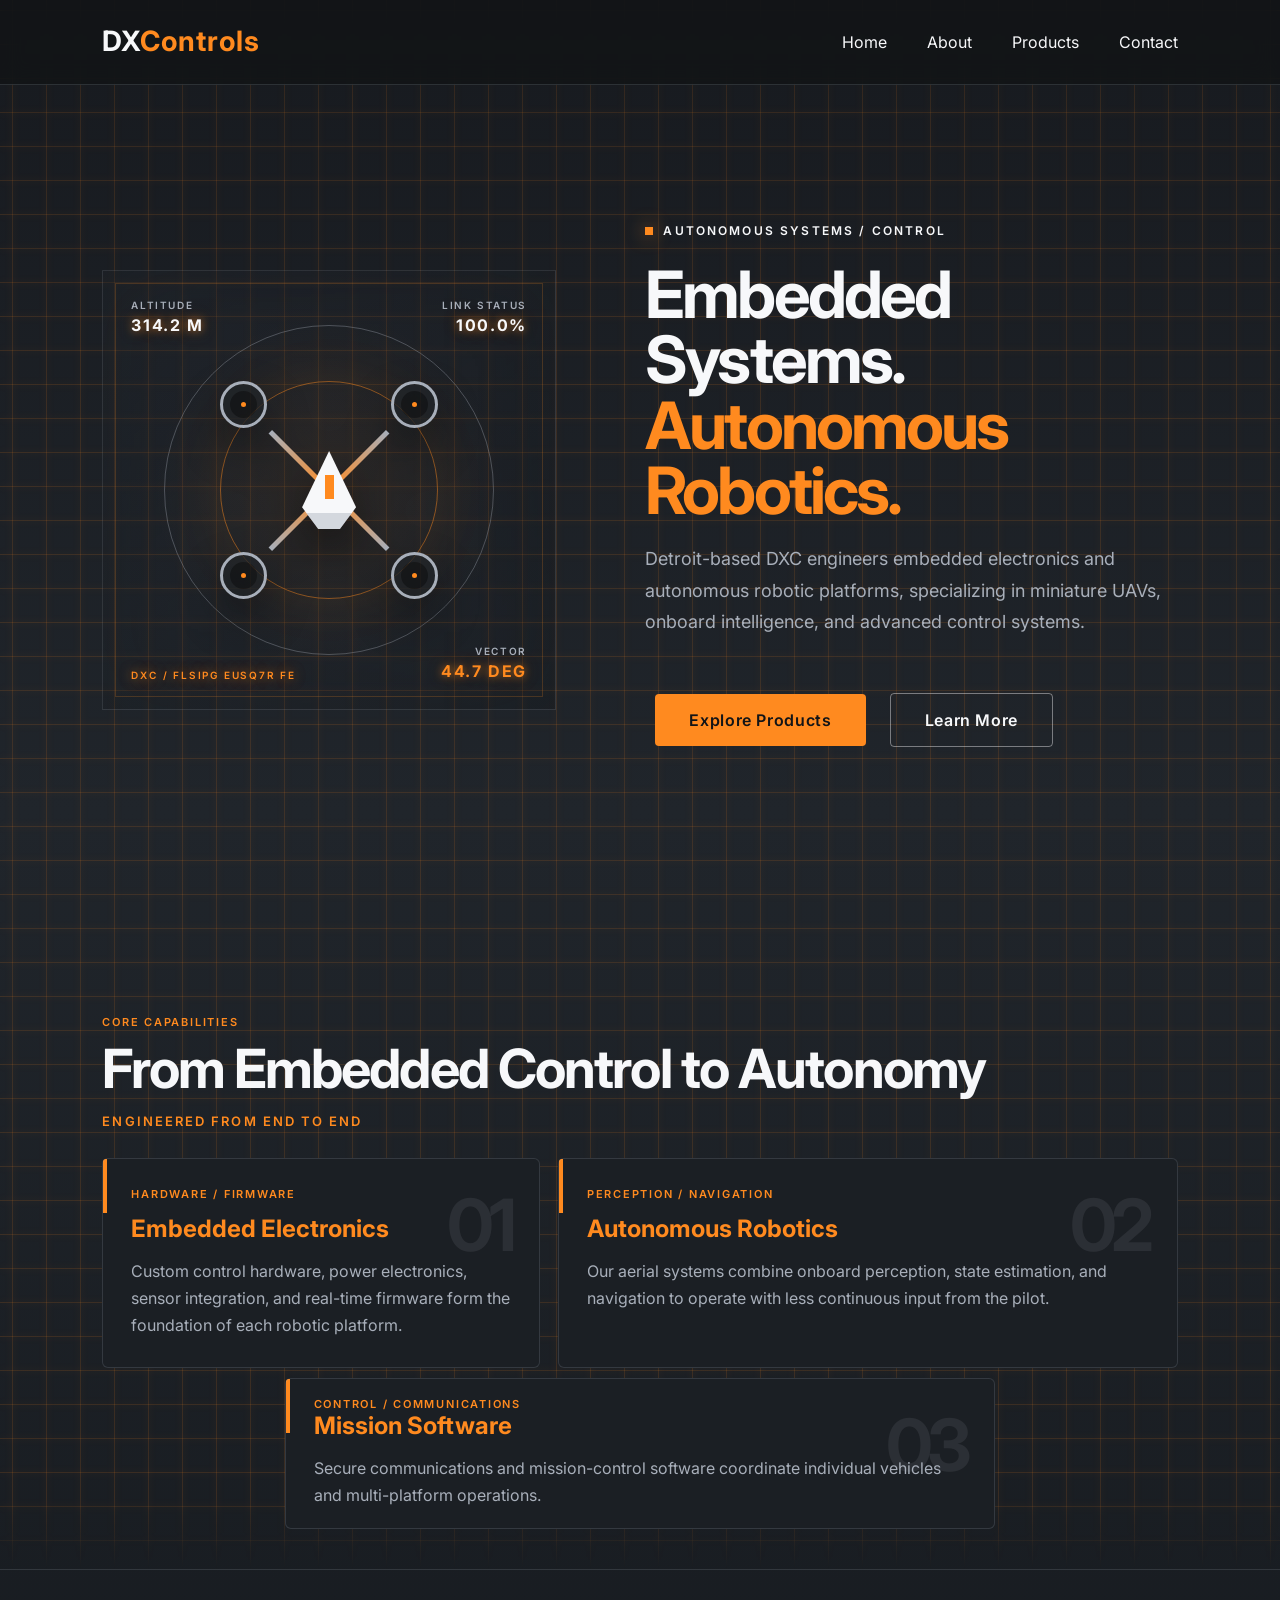
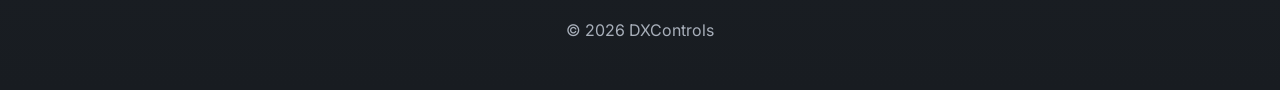
==== index.html @ c7c1caf7 "Added favicon" ====
<!DOCTYPE html>
<html lang="en">
<head>
<meta charset="UTF-8">
<meta name="viewport" content="width=device-width, initial-scale=1.0">
<title>DXControls</title>
<link rel="icon" type="image/x-icon" href="DXC.ico">

<link href="https://fonts.googleapis.com/css2?family=Inter:wght@300;400;500;600;700&display=swap" rel="stylesheet">

<style>
*{
    margin:0;
    padding:0;
    box-sizing:border-box;
}

:root{
    --forge-bg:#121417;
    --forge-surface:#2B3038;
    --forge-surface-deep:#1B1F24;
    --forge-orange:#FF8A1F;
    --forge-orange-hover:#FFA24D;
    --forge-muted:#A8AFBA;
    --forge-white:#F7F8FA;
    --forge-line:rgba(168,175,186,.18);
    --telemetry-grid-size:34px;
    --telemetry-grid-color:rgba(255,138,31,.07);
    --telemetry-grid-origin:82px;
}

html{
    scroll-behavior:smooth;
    scroll-padding-top:82px;
}

body{
    font-family:'Inter',sans-serif;
    background:var(--forge-bg);
    color:var(--forge-white);
}

.home-page{
    --page-scroll-shade:0;
    --section-scroll-shade:0;
    position:relative;
    isolation:isolate;
    overflow:hidden;
    background:
        linear-gradient(
            rgba(6,8,10,var(--page-scroll-shade)),
            rgba(6,8,10,var(--page-scroll-shade))
        ),
        linear-gradient(
            180deg,
            #171A1F 0%,
            #20252B 48%,
            #181C21 100%
        );
}

.home-grid-stage{
    position:relative;
    isolation:isolate;
    overflow:hidden;
}

nav{
    display:flex;
    justify-content:space-between;
    align-items:center;
    padding:25px 8%;
    position:fixed;
    width:100%;
    backdrop-filter:blur(12px);
    background:rgba(18,20,23,.82);
    border-bottom:1px solid var(--forge-line);
    z-index:100;
}

.logo{
    flex:0 0 auto;
    font-size:28px;
    font-weight:700;
    letter-spacing:1px;
    line-height:1.2;
    white-space:nowrap;
}

.logo span{
    color:var(--forge-orange);
}

nav ul{
    display:flex;
    list-style:none;
    gap:40px;    
}

nav a{
    text-decoration:none;
    color:var(--forge-white);
    transition:.25s;
}

nav a:hover{
    color:var(--forge-orange);
}

.hero{
    min-height:100vh;
    display:grid;
    grid-template-columns:minmax(360px,.92fr) minmax(0,1.08fr);
    gap:7vw;
    align-items:center;
    padding:110px 8% 30px;
    background:transparent;
    position:relative;
    z-index:1;
    isolation:isolate;
    overflow:hidden;
}

.hero h1{
    font-size:clamp(50px,5.1vw,72px);
    margin-bottom:20px;
    line-height:1;
    letter-spacing:-.045em;
    max-width:800px;
}

.hero h1 span{
    color:var(--forge-orange);
}

.hero p{
    color:var(--forge-muted);
    max-width:680px;
    font-size:18px;
    line-height:1.75;
}

.eyebrow{
    display:flex;
    align-items:center;
    gap:10px;
    margin-bottom:24px;
    color:var(--forge-white);
    font-size:12px;
    font-weight:600;
    letter-spacing:.18em;
    text-transform:uppercase;
}

.eyebrow::before{
    content:"";
    width:8px;
    height:8px;
    background:var(--forge-orange);
    box-shadow:0 0 18px rgba(255,138,31,.75);
}

.buttons{
    margin-top:45px;
}

.btn{
    display:inline-block;
    padding:16px 34px;
    margin:10px;
    border-radius:4px;
    text-decoration:none;
    font-weight:600;
    letter-spacing:.04em;
    transition:.25s;
}

.primary{
    background:var(--forge-orange);
    color:var(--forge-bg);
}

.primary:hover{
    background:var(--forge-orange-hover);
    transform:translateY(-2px);
}

.secondary{
    border:1px solid rgba(247,248,250,.42);
    color:var(--forge-white);
}

.secondary:hover{
    border-color:var(--forge-orange);
    color:var(--forge-orange);
}

.hero-visual{
    position:relative;
    min-height:440px;
    overflow:hidden;
    border:1px solid rgba(168,175,186,.14);
    background:linear-gradient(145deg,rgba(43,48,56,.28),rgba(18,20,23,.08));
    box-shadow:inset 0 0 80px rgba(18,20,23,.18);
}

.hero-visual::before{
    content:"";
    position:absolute;
    inset:0;
    background:radial-gradient(circle at center,rgba(255,138,31,.07),transparent 56%);
}

.hero-visual::after{
    content:"";
    position:absolute;
    inset:12px;
    border:1px solid rgba(255,138,31,.2);
    pointer-events:none;
}

.orbit{
    position:absolute;
    left:50%;
    top:50%;
    translate:-50% -50%;
    border:1px solid rgba(168,175,186,.35);
    border-radius:50%;
}

.orbit-one{width:330px;height:330px}
.orbit-two{
    width:218px;
    height:218px;
    border-color:rgba(255,138,31,.48);
    box-shadow:0 0 55px rgba(255,138,31,.08);
}

.drone{
    position:absolute;
    left:50%;
    top:50%;
    width:226px;
    height:226px;
    translate:-50% -50%;
    filter:drop-shadow(0 20px 22px rgba(0,0,0,.48));
}

.drone-arm{
    position:absolute;
    left:30px;
    top:111px;
    width:166px;
    height:5px;
    background:linear-gradient(90deg,var(--forge-muted),var(--forge-orange),var(--forge-muted));
    transform-origin:center;
}

.arm-a{transform:rotate(45deg)}
.arm-b{transform:rotate(-45deg)}

.rotor{
    position:absolute;
    width:47px;
    height:47px;
    border:3px solid var(--forge-muted);
    border-radius:50%;
    background:rgba(18,20,23,.7);
    box-shadow:inset 0 0 0 7px rgba(168,175,186,.08);
}

.rotor::after{
    content:"";
    position:absolute;
    inset:18px;
    border-radius:50%;
    background:var(--forge-orange);
}

.rotor-a{left:4px;top:4px}
.rotor-b{right:4px;top:4px}
.rotor-c{left:4px;bottom:4px}
.rotor-d{right:4px;bottom:4px}

.drone-body{
    position:absolute;
    width:54px;
    height:78px;
    left:86px;
    top:74px;
    background:var(--forge-white);
    clip-path:polygon(50% 0,100% 72%,70% 100%,30% 100%,0 72%);
    box-shadow:inset 0 -16px 0 rgba(168,175,186,.45);
}

.drone-body::after{
    content:"";
    position:absolute;
    width:9px;
    height:24px;
    left:23px;
    top:24px;
    background:var(--forge-orange);
}

.readout{
    position:absolute;
    z-index:2;
    color:var(--forge-muted);
    font-size:10px;
    font-weight:600;
    letter-spacing:.16em;
}

.readout strong{
    display:block;
    margin-top:5px;
    color:var(--forge-white);
    font-size:16px;
    line-height:1.2;
}

.telemetry-value{
    text-shadow:
        0 0 9px rgba(255,138,31,.65),
        0 0 18px rgba(255,138,31,.28);
}

.telemetry-value.is-calibrating{
    animation:telemetry-pulse .52s ease-in-out infinite;
}

@keyframes telemetry-pulse{
    50%{
        opacity:.54;
        text-shadow:0 0 8px rgba(255,138,31,.65);
    }
}

.readout-a{left:28px;top:28px}
.readout-b{right:28px;top:28px;text-align:right}
.readout-c{right:28px;bottom:28px;text-align:right}
.readout-c strong{color:var(--forge-orange)}

.visual-label{
    position:absolute;
    left:28px;
    bottom:28px;
    color:var(--forge-orange);
    font-size:10px;
    font-weight:600;
    letter-spacing:.18em;
    text-transform:uppercase;
    text-shadow:
        0 0 12px rgba(255,138,31,.78),
        0 0 24px rgba(255,138,31,.28);
}

.visual-label.is-pending{
    color:transparent;
    text-shadow:none;
}

.features{
    padding:110px 8% 40px;
    background:linear-gradient(
        to bottom,
        rgba(18,20,23,0) 0%,
        rgba(5,7,9,var(--section-scroll-shade)) 100%
    );
    display:flex;
    flex-direction:column;
    justify-content:center;
    position:relative;
    z-index:1;
    isolation:isolate;
    overflow:hidden;
}

.home-grid{
    position:absolute;
    z-index:0;
    inset:0;
    overflow:hidden;
    pointer-events:none;
    -webkit-mask-image:linear-gradient(
        to bottom,
        rgba(0,0,0,.82) 0,
        black 22%,
        black calc(100% - 72px),
        transparent 100%
    );
    mask-image:linear-gradient(
        to bottom,
        rgba(0,0,0,.82) 0,
        black 22%,
        black calc(100% - 72px),
        transparent 100%
    );
}

.home-grid-line{
    position:absolute;
    display:block;
    opacity:0;
    background:rgba(255,138,31,.14);
    box-shadow:0 0 8px rgba(255,138,31,.2);
}

.home-grid-line.is-horizontal{
    left:0;
    width:100%;
    height:1px;
    transform:scaleX(0);
    transform-origin:left center;
}

.home-grid-line.is-vertical{
    top:0;
    width:1px;
    height:100%;
    transform:scaleY(0);
    transform-origin:center top;
}

.home-page.is-grid-revealed .home-grid-line.is-horizontal{
    animation:feature-horizontal-line-in .65s ease-out var(--line-delay) forwards;
}

.home-page.is-grid-revealed .home-grid-line.is-vertical{
    animation:feature-vertical-line-in .6s ease-out var(--line-delay) forwards;
}

@keyframes feature-horizontal-line-in{
    to{
        opacity:1;
        transform:scaleX(1);
    }
}

@keyframes feature-vertical-line-in{
    to{
        opacity:1;
        transform:scaleY(1);
    }
}

.section-heading{
    width:min(1180px,100%);
    margin:0 auto 28px;
    display:block;
    position:relative;
    z-index:1;
}

.section-kicker,
.card-label{
    color:var(--forge-orange);
    font-size:11px;
    font-weight:600;
    letter-spacing:.16em;
    text-transform:uppercase;
}

.section-heading h2{
    margin-top:12px;
    font-size:clamp(40px,5vw,54px);
    line-height:1;
    letter-spacing:-.035em;
}

.integration-message{
    margin-top:16px;
    color:var(--forge-orange);
    font-size:13px;
    font-weight:600;
    letter-spacing:.16em;
    line-height:1.4;
    text-transform:uppercase;
}

.grid{
    display:grid;
    grid-template-columns:repeat(12,1fr);
    gap:10px 18px;
    width:min(1180px,100%);
    margin:auto;
    counter-reset:capability;
    position:relative;
    z-index:1;
}

.card{
    counter-increment:capability;
    background:
        linear-gradient(var(--forge-orange),var(--forge-orange))
        left top / 4px 54px no-repeat,
        var(--forge-surface-deep);
    padding:28px;
    border:1px solid var(--forge-line);
    border-radius:6px;
    transition:.3s;
    min-height:210px;
    display:flex;
    flex-direction:column;
    justify-content:flex-end;
    position:relative;
    overflow:hidden;
    isolation:isolate;
    color:inherit;
    text-decoration:none;
}

.card:nth-child(1){grid-column:span 5}
.card:nth-child(2){grid-column:span 7}
.card:nth-child(2){padding-bottom:55px}
.card:nth-child(3){
    grid-column:3 / span 8;
    min-height:140px;
    padding-block:18px;
}

.card::before{
    content:"0" counter(capability);
    position:absolute;
    right:28px;
    top:22px;
    color:rgba(247,248,250,.08);
    font-size:72px;
    font-weight:700;
    letter-spacing:-.08em;
    z-index:1;
}

.card::after{
    content:"";
    position:absolute;
    z-index:0;
    left:0;
    top:0;
    width:30%;
    height:100%;
    pointer-events:none;
    opacity:0;
    transform:translateX(-360%) skewX(-18deg);
    background:linear-gradient(
        90deg,
        transparent,
        rgba(255,138,31,.18) 48%,
        rgba(255,138,31,.05)
    );
}

.card > *{
    position:relative;
    z-index:1;
}

.home-page.is-grid-revealed .card::after{
    animation:
        capability-card-sweep 1.9s cubic-bezier(.22,.72,.2,1)
        var(--sweep-delay)
        forwards;
}

@keyframes capability-card-sweep{
    0%{
        opacity:0;
        transform:translateX(-360%) skewX(-18deg);
    }
    16%{
        opacity:1;
    }
    78%{
        opacity:.72;
    }
    100%{
        opacity:0;
        transform:translateX(360%) skewX(-18deg);
    }
}

.card:hover,
.card:focus-visible{
    border-color:var(--forge-orange);
    transform:translateY(-6px);
    outline:none;
    box-shadow:0 18px 38px rgba(0,0,0,.2);
}

.card h3{
    color:var(--forge-orange);
    font-size:24px;
    margin-bottom:15px;
}

.card-label{
    margin-bottom:auto;
}

.card p{
    color:var(--forge-muted);
    line-height:1.7;
}

footer{
    padding:50px 60px;
    text-align:center;
    color:var(--forge-muted);
    border-top:1px solid var(--forge-line);
    position:relative;
    z-index:1;
}

@media(min-width:901px){
.hero-copy{
grid-column:2;
grid-row:1;
}

.hero-visual{
grid-column:1;
grid-row:1;
}
}

@media(max-width:900px){

.section-heading{
grid-template-columns:1fr;
gap:22px;
}

.grid{
grid-template-columns:1fr;
}

.card:nth-child(n){
grid-column:auto;
min-height:240px;
}

.card:nth-child(2){
padding-bottom:28px;
}

.hero{
grid-template-columns:1fr;
padding-top:140px;
}

.hero-visual{
min-height:420px;
}

.hero h1{
font-size:52px;
}

nav ul{
display:none;
}

}

@media(prefers-reduced-motion:reduce){
.home-grid-line{
animation:none!important;
opacity:1;
transform:none;
}

.card::after{
animation:none!important;
display:none;
}
}
</style>

</head>
<body>

<nav>

<div class="logo">
DX<span>Controls</span>
</div>

<ul>

<li><a href="/index.html">Home</a></li>
<li><a href="/main/about.html">About</a></li>
<li><a href="/main/products.html">Products</a></li>
<li><a href="/main/contact.html">Contact</a></li>

</ul>

</nav>

<div class="home-page">
<div class="home-grid-stage">
<div class="home-grid" aria-hidden="true"></div>

<section class="hero" id="overview">

<div class="hero-copy">

<div class="eyebrow">Autonomous systems / control</div>

<h1>
Embedded Systems.<br>
<span>Autonomous Robotics.</span>
</h1>

<p>
Detroit-based DXC engineers embedded electronics and autonomous robotic platforms, specializing in miniature UAVs, onboard intelligence, and advanced control systems.
</p>

<div class="buttons">

<a class="btn primary" href="/main/products.html">
Explore Products
</a>

<a class="btn secondary" href="/main/about.html">
Learn More
</a>

</div>

</div>

<div class="hero-visual" role="img" aria-label="Top-down miniature unmanned aircraft with telemetry display">
<div class="orbit orbit-one" aria-hidden="true"></div>
<div class="orbit orbit-two" aria-hidden="true"></div>
<div class="drone" aria-hidden="true">
<span class="drone-arm arm-a"></span>
<span class="drone-arm arm-b"></span>
<span class="rotor rotor-a"></span>
<span class="rotor rotor-b"></span>
<span class="rotor rotor-c"></span>
<span class="rotor rotor-d"></span>
<span class="drone-body"></span>
</div>
<div class="readout readout-a" aria-label="Altitude 314.1 meters">ALTITUDE<strong class="telemetry-value" data-telemetry="altitude">314.1 M</strong></div>
<div class="readout readout-b" aria-label="Link status 100 percent">LINK STATUS<strong class="telemetry-value" data-telemetry="link">100%</strong></div>
<div class="readout readout-c" aria-label="Vector 45.0 degrees">VECTOR<strong class="telemetry-value" data-telemetry="vector">45.0 DEG</strong></div>
<div class="visual-label is-pending" aria-label="DXC Flight System 01">DXC / Flight System 01</div>
</div>

</section>

<section class="features" id="capabilities">

<div class="section-heading">
<div>
<span class="section-kicker">Core capabilities</span>
<h2>From Embedded Control to Autonomy</h2>
<p class="integration-message">Engineered from End to End</p>
</div>
</div>

<div class="grid">

<a class="card" href="/main/about.html#embedded-systems">
<span class="card-label">Hardware / Firmware</span>
<h3>Embedded Electronics</h3>
<p>
Custom control hardware, power electronics, sensor integration, and real-time firmware form the foundation of each robotic platform.
</p>
</a>

<a class="card" href="/main/about.html#autonomous-robotics">
<span class="card-label">Perception / Navigation</span>
<h3>Autonomous Robotics</h3>
<p>
Our aerial systems combine onboard perception, state estimation, and navigation to operate with less continuous input from the pilot.
</p>
</a>

<a class="card" href="/main/about.html#mission-software">
<span class="card-label">Control / Communications</span>
<h3>Mission Software</h3>
<p>
Secure communications and mission-control software coordinate individual vehicles and multi-platform operations.
</p>
</a>

</div>

</section>

</div>

<footer>

© 2026 DXControls

</footer>
</div>

<script>
// Briefly calibrate the hero telemetry, then settle on the intended readouts.
const reducedMotion = window.matchMedia('(prefers-reduced-motion: reduce)').matches;

if (!reducedMotion) {
  const telemetry = [
    {
      element: document.querySelector('[data-telemetry="link"]'),
      startValue: 93.4,
      targetValue: 100,
      wobble: 1.7,
      formatValue: (value, complete) => complete ? '100%' : `${value.toFixed(1)}%`,
      formatLiveValue: (value) => value >= 99.95 ? '100%' : `${value.toFixed(1)}%`,
      finalValue: '100%',
      duration: 2250,
      liveBaseline: 99.96,
      liveAmplitude: .04,
      livePeriod: 10400,
      livePhase: .7,
      liveMaximum: 100
    },
    {
      element: document.querySelector('[data-telemetry="vector"]'),
      startValue: 78,
      targetValue: 45,
      wobble: 15,
      formatValue: (value, complete) => complete ? '45.0 DEG' : `${value.toFixed(1)} DEG`,
      formatLiveValue: (value) => `${value.toFixed(1)} DEG`,
      finalValue: '45.0 DEG',
      duration: 2750,
      liveBaseline: 45,
      liveAmplitude: .08,
      livePeriod: 8800,
      livePhase: 2.1
    },
    {
      element: document.querySelector('[data-telemetry="altitude"]'),
      startValue: 184,
      targetValue: 314.1,
      wobble: 38,
      formatValue: (value, complete) => complete ? '314.1 M' : `${value.toFixed(1)} M`,
      formatLiveValue: (value) => `${value.toFixed(1)} M`,
      finalValue: '314.1 M',
      duration: 3250,
      liveBaseline: 314.1,
      liveAmplitude: .12,
      livePeriod: 11600,
      livePhase: 4.2
    }
  ];

  const sequenceStartedAt = performance.now();

  telemetry.forEach(({
    element,
    startValue,
    targetValue,
    wobble,
    formatValue,
    finalValue,
    duration
  }) => {
    element.classList.add('is-calibrating');

    const update = (now) => {
      const progress = Math.min((now - sequenceStartedAt) / duration, 1);
      const easedProgress = 1 - Math.pow(1 - progress, 3);
      const settlingWave =
        Math.sin(progress * Math.PI * 7) * wobble * Math.pow(1 - progress, 1.7);
      const interpolated =
        startValue + (targetValue - startValue) * easedProgress + settlingWave;
      element.textContent = formatValue(interpolated, progress === 1);

      if (progress < 1) {
        window.requestAnimationFrame(update);
      } else {
        element.textContent = finalValue;
        element.classList.remove('is-calibrating');
      }
    };

    window.requestAnimationFrame(update);
  });

  const startLiveTelemetry = () => {
    const liveStartedAt = performance.now();

    const updateLiveTelemetry = (now) => {
      const elapsed = now - liveStartedAt;
      const blend = Math.min(elapsed / 1400, 1);

      telemetry.forEach(({
        element,
        targetValue,
        liveBaseline,
        liveAmplitude,
        livePeriod,
        livePhase,
        liveMaximum,
        formatLiveValue
      }) => {
        const primaryWave = Math.sin(
          elapsed / livePeriod * Math.PI * 2 + livePhase
        );
        const secondaryWave = Math.sin(
          elapsed / livePeriod * Math.PI * 4.6 + livePhase * .61
        );
        const drift =
          (primaryWave * .78 + secondaryWave * .22) * liveAmplitude;
        let liveValue =
          targetValue + ((liveBaseline - targetValue) + drift) * blend;

        if (Number.isFinite(liveMaximum)) {
          liveValue = Math.min(liveValue, liveMaximum);
        }

        element.textContent = formatLiveValue(liveValue);
      });

      window.requestAnimationFrame(updateLiveTelemetry);
    };

    window.requestAnimationFrame(updateLiveTelemetry);
  };

  const systemLabel = document.querySelector('.visual-label');
  const finalLabel = systemLabel.textContent.toUpperCase();
  const cipherGlyphs = 'ABCDEFGHIJKLMNOPQRSTUVWXYZ0123456789/+-';
  const labelDuration = 5000;
  const scrambleLabel = (revealedCharacters = 0) =>
    [...finalLabel].map((character, index) => {
      if (character === ' ') return ' ';
      if (index < revealedCharacters) return character;
      return cipherGlyphs[Math.floor(Math.random() * cipherGlyphs.length)];
    }).join('');

  systemLabel.textContent = scrambleLabel();
  systemLabel.classList.remove('is-pending');
  systemLabel.classList.add('is-decoding');

  const decodeLabel = (now) => {
    const progress = Math.min((now - sequenceStartedAt) / labelDuration, 1);
    const revealedCharacters = Math.floor(progress * finalLabel.length);

    systemLabel.textContent =
      progress === 1 ? finalLabel : scrambleLabel(revealedCharacters);

    if (progress < 1) {
      window.requestAnimationFrame(decodeLabel);
    } else {
      systemLabel.classList.remove('is-decoding');
      startLiveTelemetry();
    }
  };

  window.requestAnimationFrame(decodeLabel);
} else {
  document.querySelector('.visual-label')?.classList.remove('is-pending');
}

const homePage = document.querySelector('.home-page');
const gridStage = homePage?.querySelector('.home-grid-stage');
const gridLayer = homePage?.querySelector('.home-grid');
const heroVisual = homePage?.querySelector('.hero-visual');
const capabilitySection = document.querySelector('#capabilities');

if (homePage && capabilitySection) {
  if (reducedMotion) {
    homePage.style.setProperty('--page-scroll-shade', '.28');
    homePage.style.setProperty('--section-scroll-shade', '.72');
  } else {
    let capabilityGradientFrame = 0;

    const updateCapabilityGradient = () => {
      capabilityGradientFrame = 0;
      const sectionTop = capabilitySection.offsetTop;
      const fadeStart = Math.max(sectionTop - window.innerHeight, 0);
      const maximumScrollY = Math.max(
        document.documentElement.scrollHeight - window.innerHeight,
        1
      );
      const fadeEnd = Math.max(maximumScrollY, fadeStart + 1);
      const progress = Math.min(
        Math.max((window.scrollY - fadeStart) / (fadeEnd - fadeStart), 0),
        1
      );
      const easedProgress =
        progress * progress * (3 - 2 * progress);

      homePage.style.setProperty(
        '--page-scroll-shade',
        (easedProgress * .46).toFixed(3)
      );
      homePage.style.setProperty(
        '--section-scroll-shade',
        (easedProgress * .82).toFixed(3)
      );
    };

    const queueCapabilityGradientUpdate = () => {
      if (capabilityGradientFrame) return;
      capabilityGradientFrame =
        window.requestAnimationFrame(updateCapabilityGradient);
    };

    window.addEventListener('scroll', queueCapabilityGradientUpdate, {
      passive: true
    });
    window.addEventListener('resize', queueCapabilityGradientUpdate);
    updateCapabilityGradient();
  }
}

if (homePage && gridStage && gridLayer && heroVisual && capabilitySection) {
  const capabilityCards = [
    ...capabilitySection.querySelectorAll('.card')
  ];
  const gridSpacing =
    Number.parseFloat(
      getComputedStyle(document.documentElement)
        .getPropertyValue('--telemetry-grid-size')
    ) || 34;
  const horizontalSpacing = gridSpacing;
  const verticalSpacing = gridSpacing;
  // Horizontal rows descend more deliberately; the later vertical-line
  // sequence retains its quicker cadence.
  const horizontalStagger = .105;
  const verticalStagger = .05;
  const entranceDelay = .5;
  const stageRect = gridStage.getBoundingClientRect();
  const visualRect = heroVisual.getBoundingClientRect();
  const visualGridInset = 12;
  const normalizeGridOrigin = (origin, spacing) =>
    ((origin % spacing) + spacing) % spacing;
  const buildGridPositions = (extent, origin, spacing) => {
    const positions = [];
    const firstPosition = normalizeGridOrigin(origin, spacing);

    for (
      let position = firstPosition;
      position <= extent;
      position += spacing
    ) {
      positions.push(position);
    }

    return positions;
  };
  const horizontalPositions = buildGridPositions(
    gridStage.scrollHeight,
    visualRect.top - stageRect.top + visualGridInset,
    horizontalSpacing
  );
  const verticalPositions = buildGridPositions(
    gridStage.offsetWidth,
    visualRect.left - stageRect.left + visualGridInset,
    verticalSpacing
  );
  const horizontalCount = horizontalPositions.length;
  const verticalStart =
    entranceDelay + horizontalCount * horizontalStagger + .32;

  const addGridLine = (orientation, position, delay) => {
    const line = document.createElement('span');
    line.className = `home-grid-line is-${orientation}`;
    line.style.setProperty(
      orientation === 'horizontal' ? 'top' : 'left',
      `${position}px`
    );
    line.style.setProperty('--line-delay', `${delay}s`);
    gridLayer.appendChild(line);
  };

  horizontalPositions.forEach((position, index) => {
    addGridLine(
      'horizontal',
      position,
      entranceDelay + index * horizontalStagger
    );
  });

  verticalPositions.forEach((position, index) => {
    addGridLine(
      'vertical',
      position,
      verticalStart + index * verticalStagger
    );
  });

  capabilityCards.forEach((card) => {
    const cardRect = card.getBoundingClientRect();
    const cardCenter =
      cardRect.top - stageRect.top + cardRect.height / 2;
    const matchingLine = Math.max(
      0,
      Math.min(
        horizontalCount - 1,
        Math.round(
          (cardCenter - horizontalPositions[0]) / horizontalSpacing
        )
      )
    );
    card.style.setProperty(
      '--sweep-delay',
      `${entranceDelay + matchingLine * horizontalStagger}s`
    );
  });

  homePage.classList.add('is-grid-revealed');
}

</script>

</body>
</html>
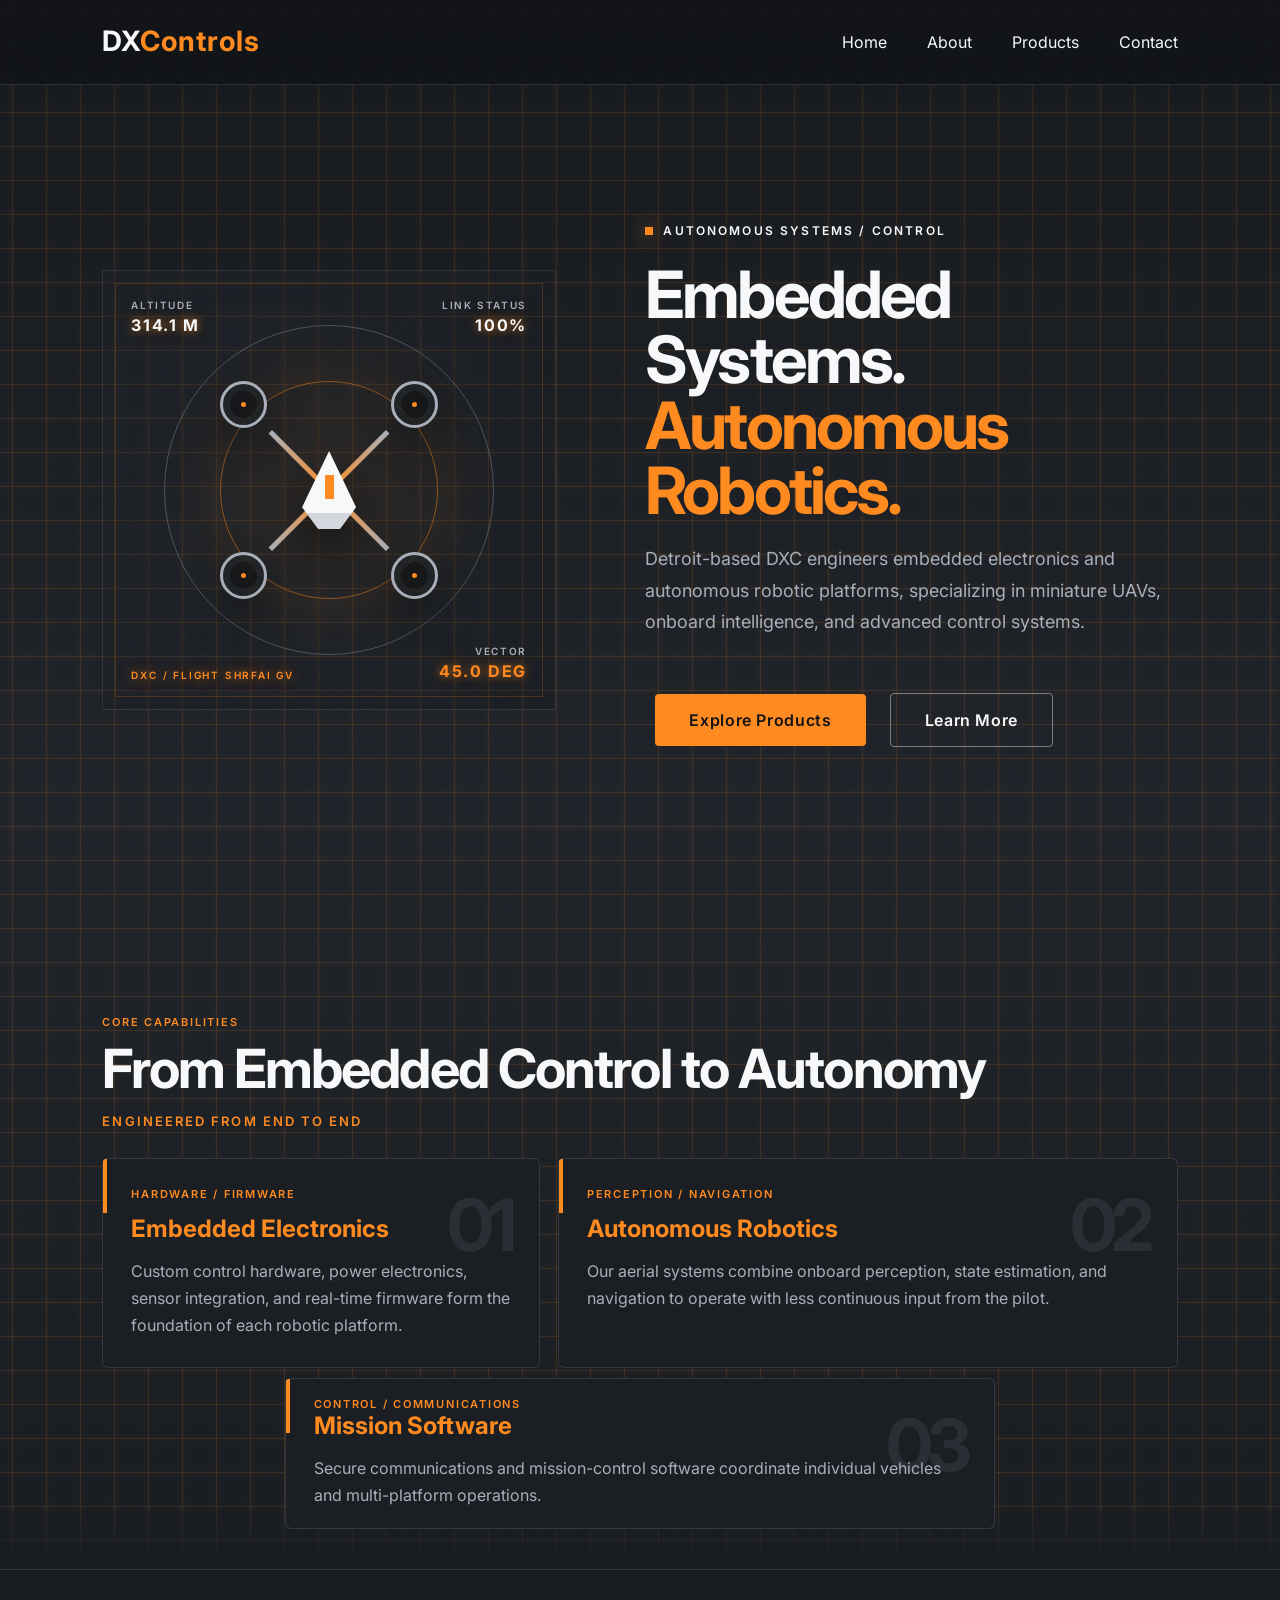
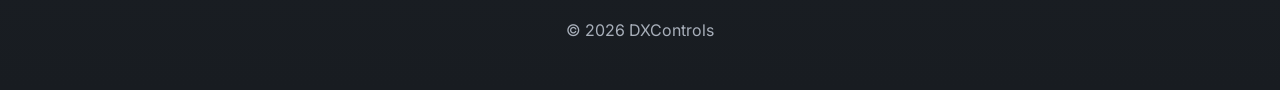
==== commit 569e9a6c: "Transparent" ====
--- a/index.html
+++ b/index.html
@@ -3,9 +3,9 @@
 <head>
 <meta charset="UTF-8">
 <meta name="viewport" content="width=device-width, initial-scale=1.0">
+
 <title>DXControls</title>
-<link rel="icon" type="image/x-icon" href="DXC.ico">
-
+<link rel="icon" type="image/x-icon" href="DX Favicon.ico">
 <link href="https://fonts.googleapis.com/css2?family=Inter:wght@300;400;500;600;700&display=swap" rel="stylesheet">
 
 <style>
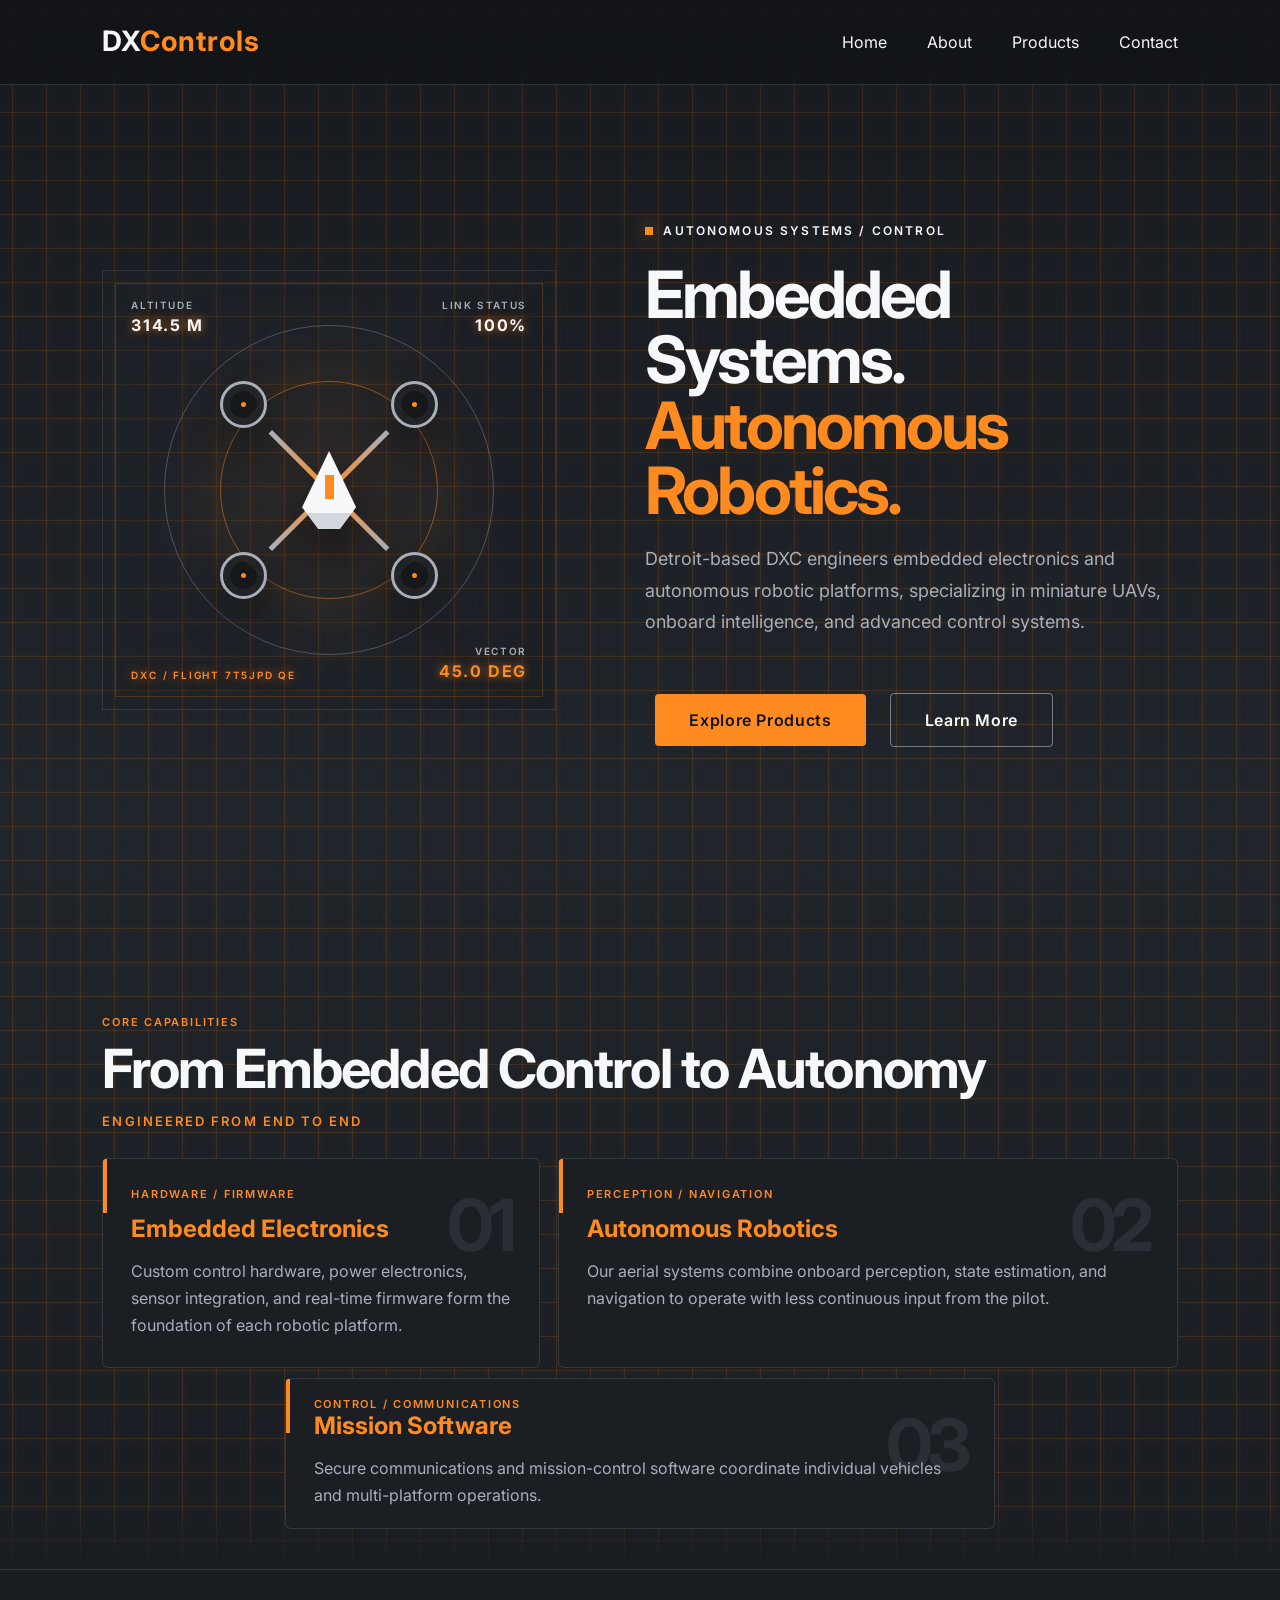
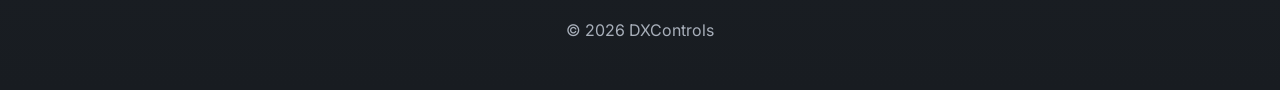
==== commit 3223c320: "Small ico fix" ====
--- a/index.html
+++ b/index.html
@@ -5,7 +5,7 @@
 <meta name="viewport" content="width=device-width, initial-scale=1.0">
 
 <title>DXControls</title>
-<link rel="icon" type="image/x-icon" href="DX Favicon.ico">
+<link rel="icon" type="image/x-icon" href="/DX Favicon.ico">
 <link href="https://fonts.googleapis.com/css2?family=Inter:wght@300;400;500;600;700&display=swap" rel="stylesheet">
 
 <style>
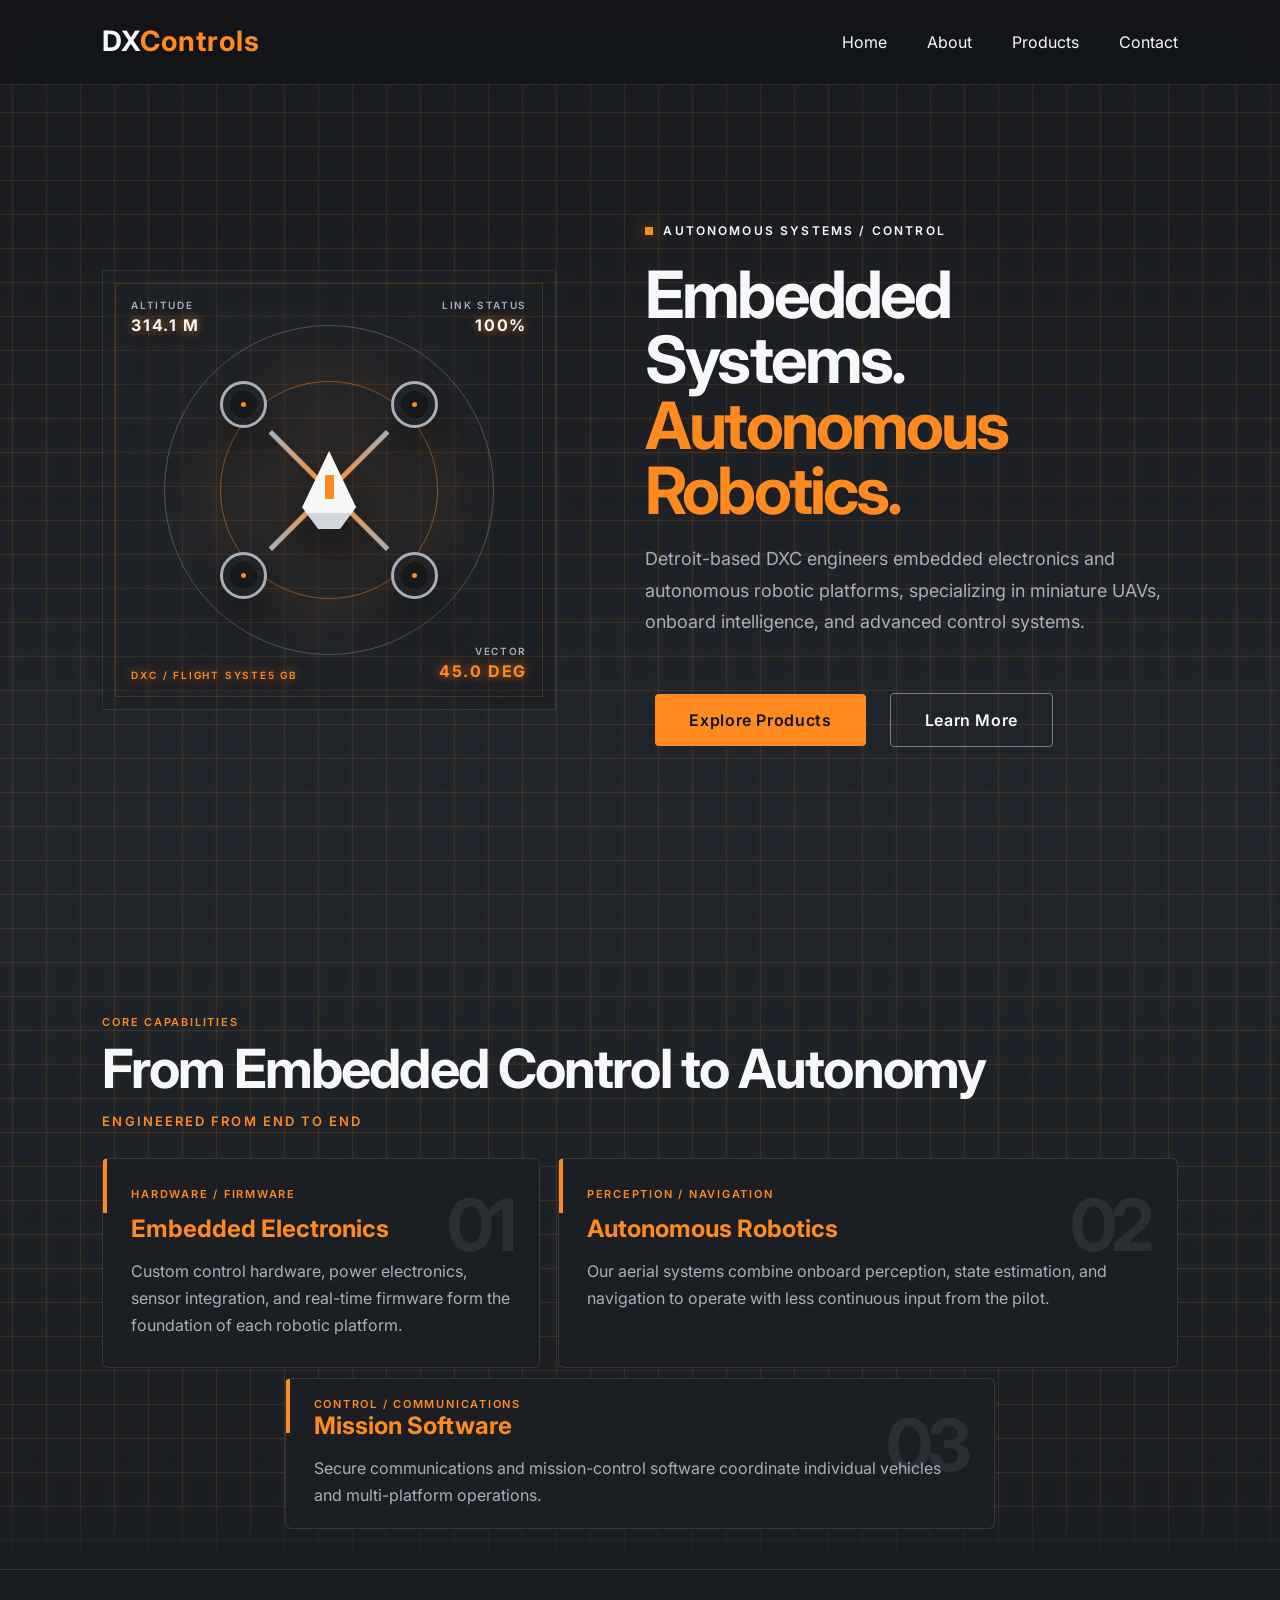
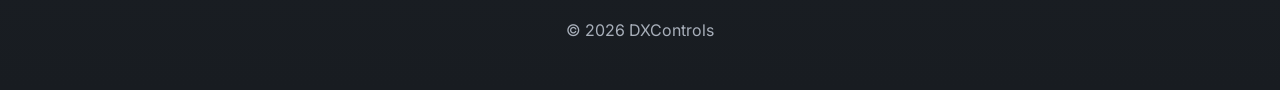
==== commit 96de0e1a: "Not built for ts" ====
--- a/index.html
+++ b/index.html
@@ -5,7 +5,7 @@
 <meta name="viewport" content="width=device-width, initial-scale=1.0">
 
 <title>DXControls</title>
-<link rel="icon" type="image/x-icon" href="/DX Favicon.ico">
+<link rel="icon" type="image/x-icon" href="DXC Favicon.ico">
 <link href="https://fonts.googleapis.com/css2?family=Inter:wght@300;400;500;600;700&display=swap" rel="stylesheet">
 
 <style>
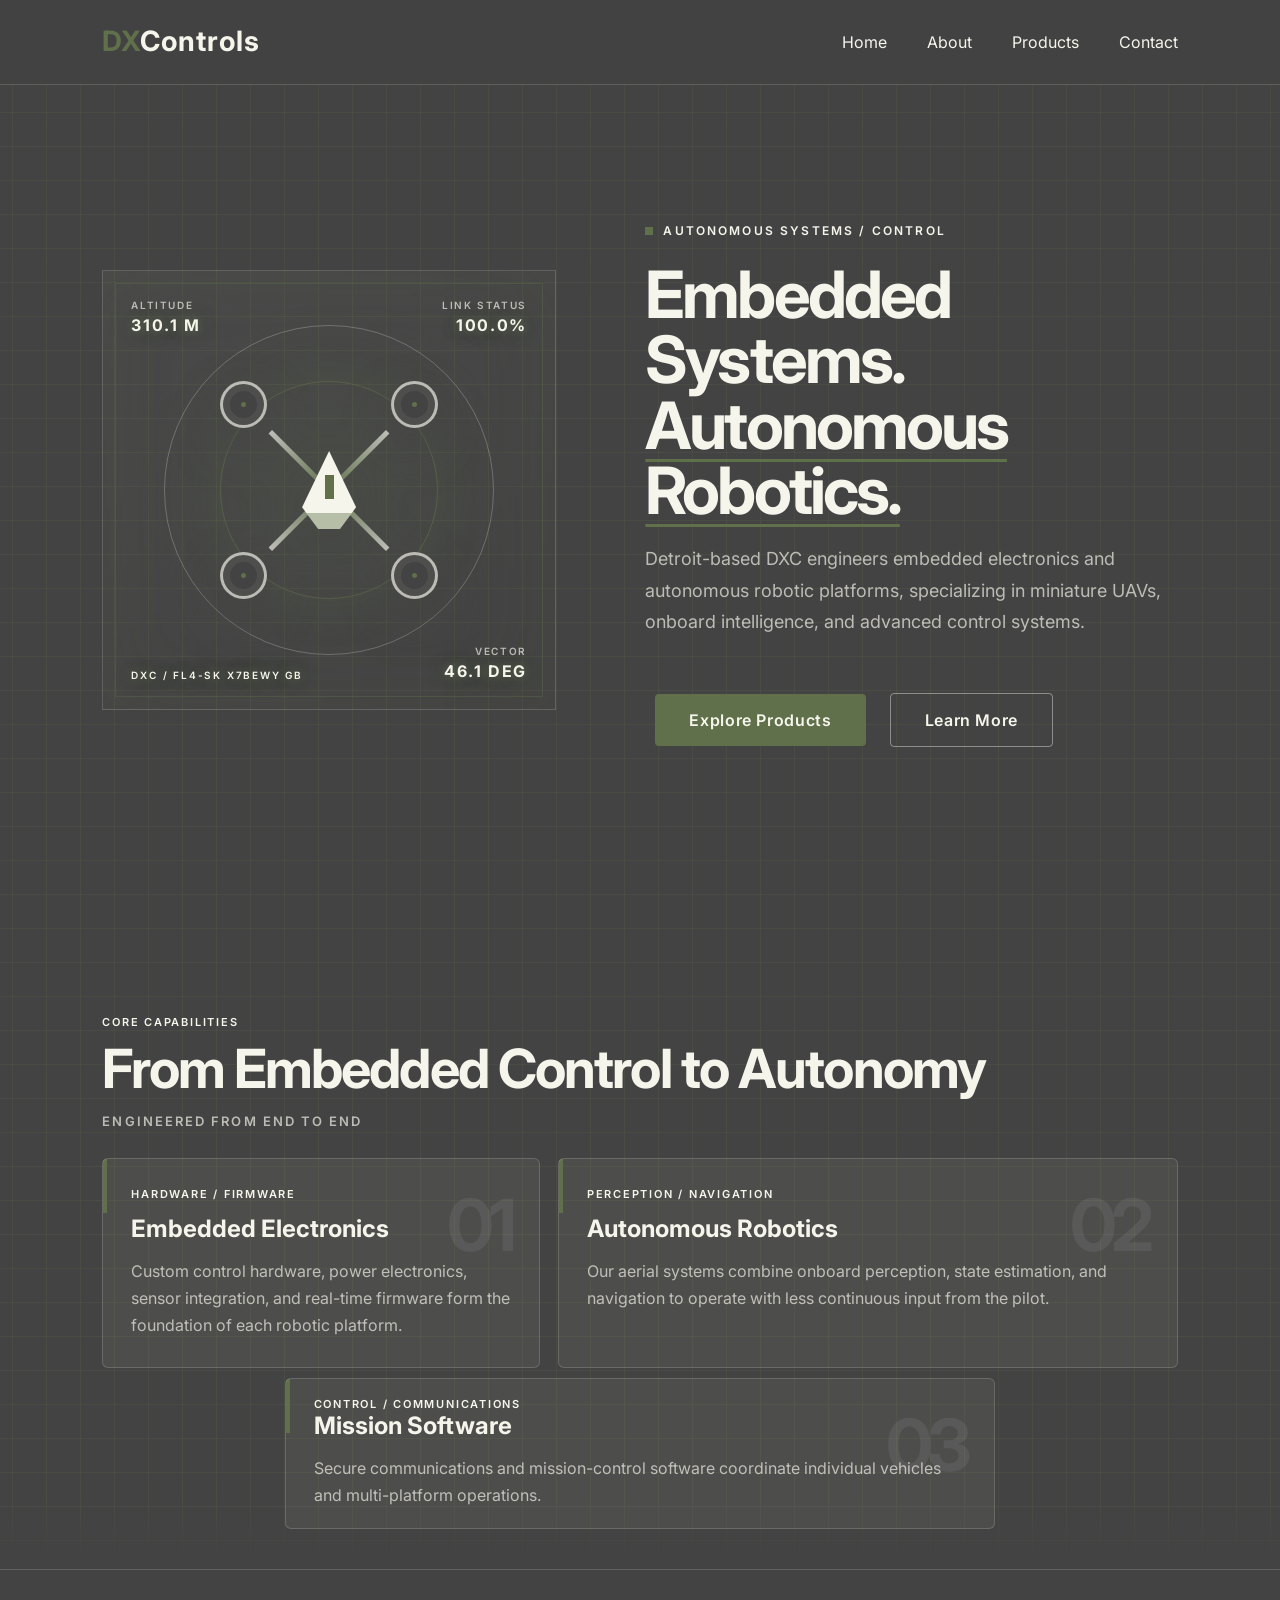
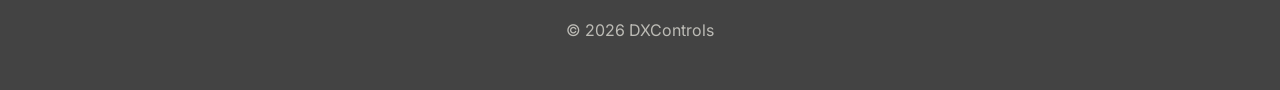
==== commit 5f4962dc: "Refresh DXControls palette and restore hero graphic" ====
--- a/index.html
+++ b/index.html
@@ -3,9 +3,8 @@
 <head>
 <meta charset="UTF-8">
 <meta name="viewport" content="width=device-width, initial-scale=1.0">
-
 <title>DXControls</title>
-<link rel="icon" type="image/x-icon" href="DXC Favicon.ico">
+
 <link href="https://fonts.googleapis.com/css2?family=Inter:wght@300;400;500;600;700&display=swap" rel="stylesheet">
 
 <style>
@@ -16,16 +15,23 @@
 }
 
 :root{
-    --forge-bg:#121417;
-    --forge-surface:#2B3038;
-    --forge-surface-deep:#1B1F24;
-    --forge-orange:#FF8A1F;
-    --forge-orange-hover:#FFA24D;
-    --forge-muted:#A8AFBA;
-    --forge-white:#F7F8FA;
-    --forge-line:rgba(168,175,186,.18);
+    --brand-green:#5F704B;
+    --brand-cream:#F6F5EC;
+    --brand-dark:#434343;
+    --brand-green-hover:#71835B;
+    --brand-muted:rgba(246,245,236,.68);
+    --brand-line:rgba(246,245,236,.16);
+    --brand-surface:rgba(246,245,236,.055);
+    --forge-bg:var(--brand-dark);
+    --forge-surface:var(--brand-surface);
+    --forge-surface-deep:var(--brand-surface);
+    --forge-orange:var(--brand-green);
+    --forge-orange-hover:var(--brand-green-hover);
+    --forge-muted:var(--brand-muted);
+    --forge-white:var(--brand-cream);
+    --forge-line:var(--brand-line);
     --telemetry-grid-size:34px;
-    --telemetry-grid-color:rgba(255,138,31,.07);
+    --telemetry-grid-color:rgba(95,112,75,.11);
     --telemetry-grid-origin:82px;
 }
 
@@ -51,12 +57,7 @@
             rgba(6,8,10,var(--page-scroll-shade)),
             rgba(6,8,10,var(--page-scroll-shade))
         ),
-        linear-gradient(
-            180deg,
-            #171A1F 0%,
-            #20252B 48%,
-            #181C21 100%
-        );
+        var(--brand-dark);
 }
 
 .home-grid-stage{
@@ -73,7 +74,7 @@
     position:fixed;
     width:100%;
     backdrop-filter:blur(12px);
-    background:rgba(18,20,23,.82);
+    background:rgba(67,67,67,.9);
     border-bottom:1px solid var(--forge-line);
     z-index:100;
 }
@@ -85,10 +86,11 @@
     letter-spacing:1px;
     line-height:1.2;
     white-space:nowrap;
+    color:var(--brand-green);
 }
 
 .logo span{
-    color:var(--forge-orange);
+    color:var(--brand-cream);
 }
 
 nav ul{
@@ -104,7 +106,8 @@
 }
 
 nav a:hover{
-    color:var(--forge-orange);
+    color:var(--brand-cream);
+    box-shadow:inset 0 -1px var(--brand-green);
 }
 
 .hero{
@@ -130,7 +133,11 @@
 }
 
 .hero h1 span{
-    color:var(--forge-orange);
+    color:var(--brand-cream);
+    text-decoration:underline;
+    text-decoration-color:var(--brand-green);
+    text-decoration-thickness:3px;
+    text-underline-offset:10px;
 }
 
 .hero p{
@@ -157,7 +164,6 @@
     width:8px;
     height:8px;
     background:var(--forge-orange);
-    box-shadow:0 0 18px rgba(255,138,31,.75);
 }
 
 .buttons{
@@ -177,7 +183,7 @@
 
 .primary{
     background:var(--forge-orange);
-    color:var(--forge-bg);
+    color:var(--brand-cream);
 }
 
 .primary:hover{
@@ -186,36 +192,44 @@
 }
 
 .secondary{
-    border:1px solid rgba(247,248,250,.42);
+    border:1px solid rgba(246,245,236,.42);
     color:var(--forge-white);
 }
 
 .secondary:hover{
     border-color:var(--forge-orange);
-    color:var(--forge-orange);
+    color:var(--brand-cream);
 }
 
 .hero-visual{
     position:relative;
     min-height:440px;
     overflow:hidden;
-    border:1px solid rgba(168,175,186,.14);
-    background:linear-gradient(145deg,rgba(43,48,56,.28),rgba(18,20,23,.08));
-    box-shadow:inset 0 0 80px rgba(18,20,23,.18);
+    border:1px solid rgba(246,245,236,.16);
+    background:linear-gradient(
+        145deg,
+        rgba(246,245,236,.035),
+        rgba(67,67,67,.08)
+    );
+    box-shadow:inset 0 0 80px rgba(95,112,75,.1);
 }
 
 .hero-visual::before{
     content:"";
     position:absolute;
     inset:0;
-    background:radial-gradient(circle at center,rgba(255,138,31,.07),transparent 56%);
+    background:radial-gradient(
+        circle at center,
+        rgba(95,112,75,.14),
+        transparent 58%
+    );
 }
 
 .hero-visual::after{
     content:"";
     position:absolute;
     inset:12px;
-    border:1px solid rgba(255,138,31,.2);
+    border:1px solid rgba(95,112,75,.38);
     pointer-events:none;
 }
 
@@ -224,16 +238,17 @@
     left:50%;
     top:50%;
     translate:-50% -50%;
-    border:1px solid rgba(168,175,186,.35);
+    border:1px solid rgba(246,245,236,.24);
     border-radius:50%;
 }
 
 .orbit-one{width:330px;height:330px}
+
 .orbit-two{
     width:218px;
     height:218px;
-    border-color:rgba(255,138,31,.48);
-    box-shadow:0 0 55px rgba(255,138,31,.08);
+    border-color:rgba(95,112,75,.62);
+    box-shadow:0 0 55px rgba(95,112,75,.12);
 }
 
 .drone{
@@ -243,7 +258,7 @@
     width:226px;
     height:226px;
     translate:-50% -50%;
-    filter:drop-shadow(0 20px 22px rgba(0,0,0,.48));
+    filter:drop-shadow(0 20px 22px rgba(67,67,67,.5));
 }
 
 .drone-arm{
@@ -252,7 +267,12 @@
     top:111px;
     width:166px;
     height:5px;
-    background:linear-gradient(90deg,var(--forge-muted),var(--forge-orange),var(--forge-muted));
+    background:linear-gradient(
+        90deg,
+        var(--forge-muted),
+        var(--forge-orange),
+        var(--forge-muted)
+    );
     transform-origin:center;
 }
 
@@ -265,8 +285,8 @@
     height:47px;
     border:3px solid var(--forge-muted);
     border-radius:50%;
-    background:rgba(18,20,23,.7);
-    box-shadow:inset 0 0 0 7px rgba(168,175,186,.08);
+    background:var(--brand-dark);
+    box-shadow:inset 0 0 0 7px rgba(246,245,236,.06);
 }
 
 .rotor::after{
@@ -290,7 +310,7 @@
     top:74px;
     background:var(--forge-white);
     clip-path:polygon(50% 0,100% 72%,70% 100%,30% 100%,0 72%);
-    box-shadow:inset 0 -16px 0 rgba(168,175,186,.45);
+    box-shadow:inset 0 -16px 0 rgba(95,112,75,.42);
 }
 
 .drone-body::after{
@@ -322,8 +342,8 @@
 
 .telemetry-value{
     text-shadow:
-        0 0 9px rgba(255,138,31,.65),
-        0 0 18px rgba(255,138,31,.28);
+        0 0 9px rgba(95,112,75,.78),
+        0 0 18px rgba(95,112,75,.38);
 }
 
 .telemetry-value.is-calibrating{
@@ -333,27 +353,27 @@
 @keyframes telemetry-pulse{
     50%{
         opacity:.54;
-        text-shadow:0 0 8px rgba(255,138,31,.65);
+        text-shadow:0 0 8px rgba(95,112,75,.78);
     }
 }
 
 .readout-a{left:28px;top:28px}
 .readout-b{right:28px;top:28px;text-align:right}
 .readout-c{right:28px;bottom:28px;text-align:right}
-.readout-c strong{color:var(--forge-orange)}
+.readout-c strong{color:var(--brand-cream)}
 
 .visual-label{
     position:absolute;
     left:28px;
     bottom:28px;
-    color:var(--forge-orange);
+    color:var(--brand-cream);
     font-size:10px;
     font-weight:600;
     letter-spacing:.18em;
     text-transform:uppercase;
     text-shadow:
-        0 0 12px rgba(255,138,31,.78),
-        0 0 24px rgba(255,138,31,.28);
+        0 0 12px rgba(95,112,75,.82),
+        0 0 24px rgba(95,112,75,.4);
 }
 
 .visual-label.is-pending{
@@ -365,7 +385,7 @@
     padding:110px 8% 40px;
     background:linear-gradient(
         to bottom,
-        rgba(18,20,23,0) 0%,
+        rgba(67,67,67,0) 0%,
         rgba(5,7,9,var(--section-scroll-shade)) 100%
     );
     display:flex;
@@ -403,8 +423,7 @@
     position:absolute;
     display:block;
     opacity:0;
-    background:rgba(255,138,31,.14);
-    box-shadow:0 0 8px rgba(255,138,31,.2);
+    background:rgba(95,112,75,.22);
 }
 
 .home-grid-line.is-horizontal{
@@ -455,7 +474,7 @@
 
 .section-kicker,
 .card-label{
-    color:var(--forge-orange);
+    color:var(--brand-cream);
     font-size:11px;
     font-weight:600;
     letter-spacing:.16em;
@@ -471,7 +490,7 @@
 
 .integration-message{
     margin-top:16px;
-    color:var(--forge-orange);
+    color:var(--brand-muted);
     font-size:13px;
     font-weight:600;
     letter-spacing:.16em;
@@ -525,7 +544,7 @@
     position:absolute;
     right:28px;
     top:22px;
-    color:rgba(247,248,250,.08);
+    color:rgba(246,245,236,.08);
     font-size:72px;
     font-weight:700;
     letter-spacing:-.08em;
@@ -546,8 +565,8 @@
     background:linear-gradient(
         90deg,
         transparent,
-        rgba(255,138,31,.18) 48%,
-        rgba(255,138,31,.05)
+        rgba(95,112,75,.22) 48%,
+        rgba(95,112,75,.06)
     );
 }
 
@@ -585,11 +604,11 @@
     border-color:var(--forge-orange);
     transform:translateY(-6px);
     outline:none;
-    box-shadow:0 18px 38px rgba(0,0,0,.2);
+    box-shadow:0 18px 38px rgba(67,67,67,.25);
 }
 
 .card h3{
-    color:var(--forge-orange);
+    color:var(--brand-cream);
     font-size:24px;
     margin-bottom:15px;
 }
@@ -800,7 +819,6 @@
 </div>
 
 <script>
-// Briefly calibrate the hero telemetry, then settle on the intended readouts.
 const reducedMotion = window.matchMedia('(prefers-reduced-motion: reduce)').matches;
 
 if (!reducedMotion) {
@@ -959,6 +977,7 @@
   document.querySelector('.visual-label')?.classList.remove('is-pending');
 }
 
+
 const homePage = document.querySelector('.home-page');
 const gridStage = homePage?.querySelector('.home-grid-stage');
 const gridLayer = homePage?.querySelector('.home-grid');
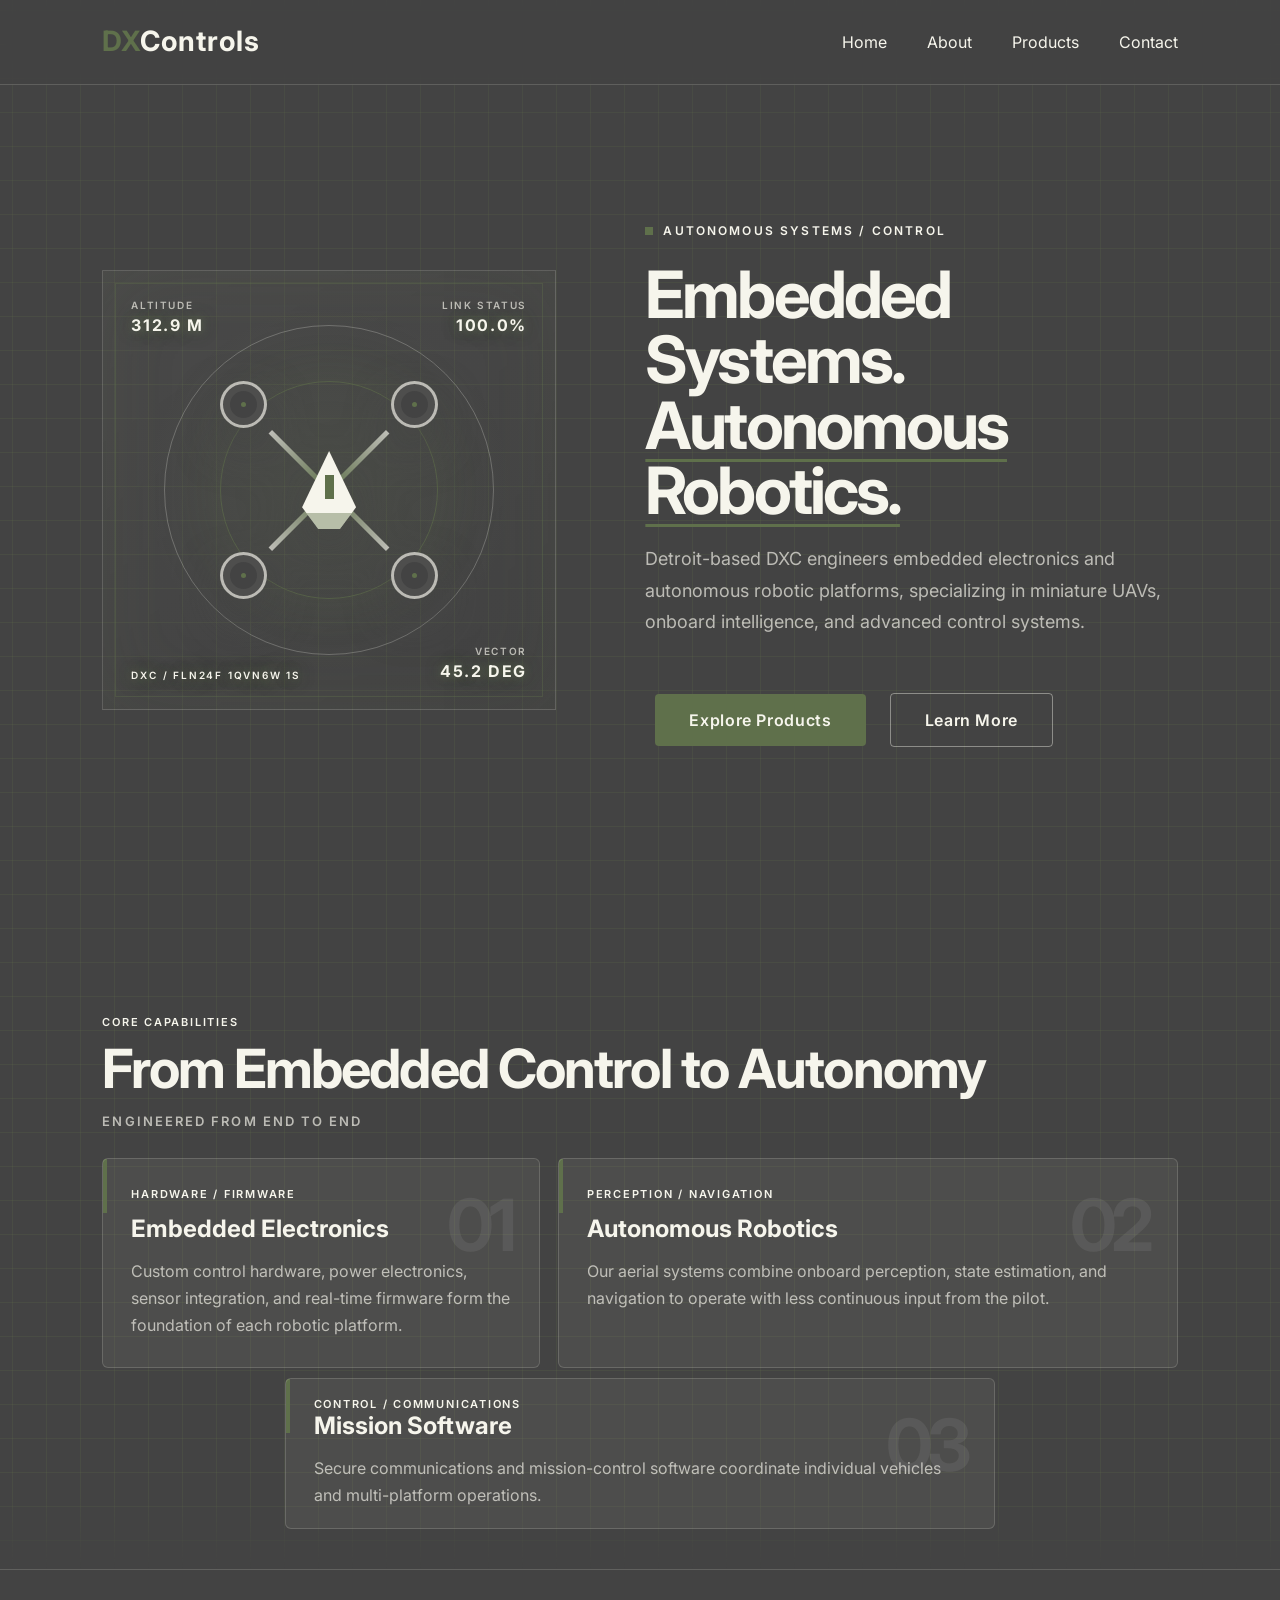
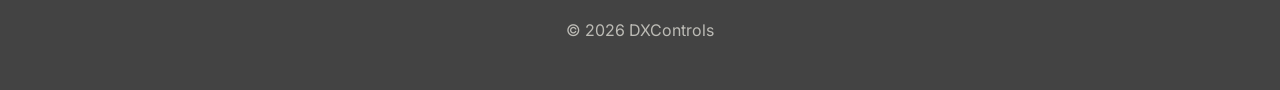
==== commit 342d65a5: "Merge branch 'cirgang:main' into main" ====
--- a/index.html
+++ b/index.html
@@ -3,8 +3,9 @@
 <head>
 <meta charset="UTF-8">
 <meta name="viewport" content="width=device-width, initial-scale=1.0">
+
 <title>DXControls</title>
-
+<link rel="icon" type="image/x-icon" href="DXC Favicon.ico">
 <link href="https://fonts.googleapis.com/css2?family=Inter:wght@300;400;500;600;700&display=swap" rel="stylesheet">
 
 <style>
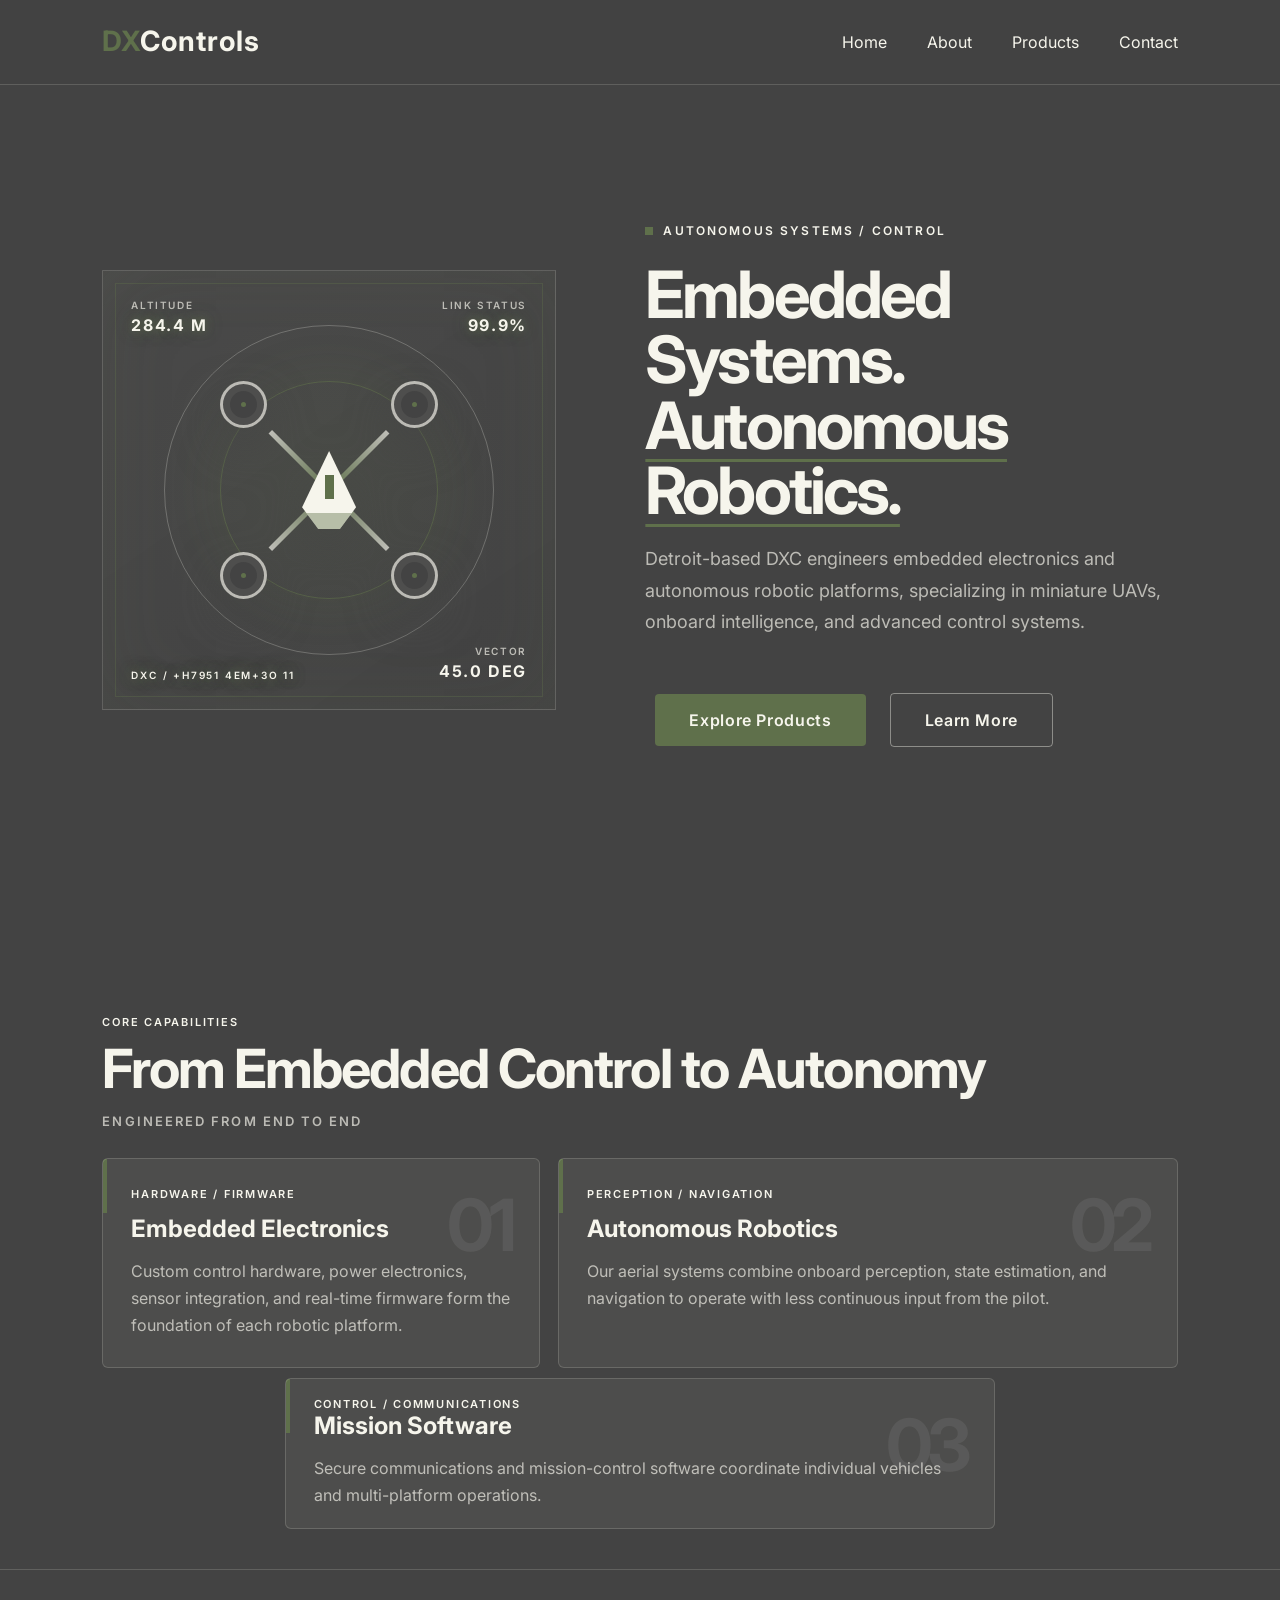
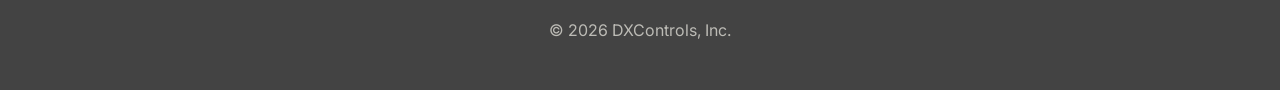
==== commit b037b7d2: "Refine site visuals and product details" ====
--- a/index.html
+++ b/index.html
@@ -31,9 +31,6 @@
     --forge-muted:var(--brand-muted);
     --forge-white:var(--brand-cream);
     --forge-line:var(--brand-line);
-    --telemetry-grid-size:34px;
-    --telemetry-grid-color:rgba(95,112,75,.11);
-    --telemetry-grid-origin:82px;
 }
 
 html{
@@ -61,12 +58,6 @@
         var(--brand-dark);
 }
 
-.home-grid-stage{
-    position:relative;
-    isolation:isolate;
-    overflow:hidden;
-}
-
 nav{
     display:flex;
     justify-content:space-between;
@@ -349,6 +340,10 @@
 
 .telemetry-value.is-calibrating{
     animation:telemetry-pulse .52s ease-in-out infinite;
+}
+
+.readout-c .telemetry-value{
+    text-shadow:none;
 }
 
 @keyframes telemetry-pulse{
@@ -396,73 +391,6 @@
     z-index:1;
     isolation:isolate;
     overflow:hidden;
-}
-
-.home-grid{
-    position:absolute;
-    z-index:0;
-    inset:0;
-    overflow:hidden;
-    pointer-events:none;
-    -webkit-mask-image:linear-gradient(
-        to bottom,
-        rgba(0,0,0,.82) 0,
-        black 22%,
-        black calc(100% - 72px),
-        transparent 100%
-    );
-    mask-image:linear-gradient(
-        to bottom,
-        rgba(0,0,0,.82) 0,
-        black 22%,
-        black calc(100% - 72px),
-        transparent 100%
-    );
-}
-
-.home-grid-line{
-    position:absolute;
-    display:block;
-    opacity:0;
-    background:rgba(95,112,75,.22);
-}
-
-.home-grid-line.is-horizontal{
-    left:0;
-    width:100%;
-    height:1px;
-    transform:scaleX(0);
-    transform-origin:left center;
-}
-
-.home-grid-line.is-vertical{
-    top:0;
-    width:1px;
-    height:100%;
-    transform:scaleY(0);
-    transform-origin:center top;
-}
-
-.home-page.is-grid-revealed .home-grid-line.is-horizontal{
-    animation:feature-horizontal-line-in .65s ease-out var(--line-delay) forwards;
-}
-
-.home-page.is-grid-revealed .home-grid-line.is-vertical{
-    animation:feature-vertical-line-in .6s ease-out var(--line-delay) forwards;
-}
-
-@keyframes feature-horizontal-line-in{
-    to{
-        opacity:1;
-        transform:scaleX(1);
-    }
-}
-
-@keyframes feature-vertical-line-in{
-    to{
-        opacity:1;
-        transform:scaleY(1);
-    }
 }
 
 .section-heading{
@@ -552,52 +480,9 @@
     z-index:1;
 }
 
-.card::after{
-    content:"";
-    position:absolute;
-    z-index:0;
-    left:0;
-    top:0;
-    width:30%;
-    height:100%;
-    pointer-events:none;
-    opacity:0;
-    transform:translateX(-360%) skewX(-18deg);
-    background:linear-gradient(
-        90deg,
-        transparent,
-        rgba(95,112,75,.22) 48%,
-        rgba(95,112,75,.06)
-    );
-}
-
 .card > *{
     position:relative;
     z-index:1;
-}
-
-.home-page.is-grid-revealed .card::after{
-    animation:
-        capability-card-sweep 1.9s cubic-bezier(.22,.72,.2,1)
-        var(--sweep-delay)
-        forwards;
-}
-
-@keyframes capability-card-sweep{
-    0%{
-        opacity:0;
-        transform:translateX(-360%) skewX(-18deg);
-    }
-    16%{
-        opacity:1;
-    }
-    78%{
-        opacity:.72;
-    }
-    100%{
-        opacity:0;
-        transform:translateX(360%) skewX(-18deg);
-    }
 }
 
 .card:hover,
@@ -683,18 +568,6 @@
 
 }
 
-@media(prefers-reduced-motion:reduce){
-.home-grid-line{
-animation:none!important;
-opacity:1;
-transform:none;
-}
-
-.card::after{
-animation:none!important;
-display:none;
-}
-}
 </style>
 
 </head>
@@ -718,8 +591,6 @@
 </nav>
 
 <div class="home-page">
-<div class="home-grid-stage">
-<div class="home-grid" aria-hidden="true"></div>
 
 <section class="hero" id="overview">
 
@@ -810,11 +681,9 @@
 
 </section>
 
-</div>
-
 <footer>
 
-© 2026 DXControls
+© 2026 DXControls, Inc.
 
 </footer>
 </div>
@@ -838,20 +707,6 @@
       livePeriod: 10400,
       livePhase: .7,
       liveMaximum: 100
-    },
-    {
-      element: document.querySelector('[data-telemetry="vector"]'),
-      startValue: 78,
-      targetValue: 45,
-      wobble: 15,
-      formatValue: (value, complete) => complete ? '45.0 DEG' : `${value.toFixed(1)} DEG`,
-      formatLiveValue: (value) => `${value.toFixed(1)} DEG`,
-      finalValue: '45.0 DEG',
-      duration: 2750,
-      liveBaseline: 45,
-      liveAmplitude: .08,
-      livePeriod: 8800,
-      livePhase: 2.1
     },
     {
       element: document.querySelector('[data-telemetry="altitude"]'),
@@ -980,9 +835,6 @@
 
 
 const homePage = document.querySelector('.home-page');
-const gridStage = homePage?.querySelector('.home-grid-stage');
-const gridLayer = homePage?.querySelector('.home-grid');
-const heroVisual = homePage?.querySelector('.hero-visual');
 const capabilitySection = document.querySelector('#capabilities');
 
 if (homePage && capabilitySection) {
@@ -1032,104 +884,6 @@
   }
 }
 
-if (homePage && gridStage && gridLayer && heroVisual && capabilitySection) {
-  const capabilityCards = [
-    ...capabilitySection.querySelectorAll('.card')
-  ];
-  const gridSpacing =
-    Number.parseFloat(
-      getComputedStyle(document.documentElement)
-        .getPropertyValue('--telemetry-grid-size')
-    ) || 34;
-  const horizontalSpacing = gridSpacing;
-  const verticalSpacing = gridSpacing;
-  // Horizontal rows descend more deliberately; the later vertical-line
-  // sequence retains its quicker cadence.
-  const horizontalStagger = .105;
-  const verticalStagger = .05;
-  const entranceDelay = .5;
-  const stageRect = gridStage.getBoundingClientRect();
-  const visualRect = heroVisual.getBoundingClientRect();
-  const visualGridInset = 12;
-  const normalizeGridOrigin = (origin, spacing) =>
-    ((origin % spacing) + spacing) % spacing;
-  const buildGridPositions = (extent, origin, spacing) => {
-    const positions = [];
-    const firstPosition = normalizeGridOrigin(origin, spacing);
-
-    for (
-      let position = firstPosition;
-      position <= extent;
-      position += spacing
-    ) {
-      positions.push(position);
-    }
-
-    return positions;
-  };
-  const horizontalPositions = buildGridPositions(
-    gridStage.scrollHeight,
-    visualRect.top - stageRect.top + visualGridInset,
-    horizontalSpacing
-  );
-  const verticalPositions = buildGridPositions(
-    gridStage.offsetWidth,
-    visualRect.left - stageRect.left + visualGridInset,
-    verticalSpacing
-  );
-  const horizontalCount = horizontalPositions.length;
-  const verticalStart =
-    entranceDelay + horizontalCount * horizontalStagger + .32;
-
-  const addGridLine = (orientation, position, delay) => {
-    const line = document.createElement('span');
-    line.className = `home-grid-line is-${orientation}`;
-    line.style.setProperty(
-      orientation === 'horizontal' ? 'top' : 'left',
-      `${position}px`
-    );
-    line.style.setProperty('--line-delay', `${delay}s`);
-    gridLayer.appendChild(line);
-  };
-
-  horizontalPositions.forEach((position, index) => {
-    addGridLine(
-      'horizontal',
-      position,
-      entranceDelay + index * horizontalStagger
-    );
-  });
-
-  verticalPositions.forEach((position, index) => {
-    addGridLine(
-      'vertical',
-      position,
-      verticalStart + index * verticalStagger
-    );
-  });
-
-  capabilityCards.forEach((card) => {
-    const cardRect = card.getBoundingClientRect();
-    const cardCenter =
-      cardRect.top - stageRect.top + cardRect.height / 2;
-    const matchingLine = Math.max(
-      0,
-      Math.min(
-        horizontalCount - 1,
-        Math.round(
-          (cardCenter - horizontalPositions[0]) / horizontalSpacing
-        )
-      )
-    );
-    card.style.setProperty(
-      '--sweep-delay',
-      `${entranceDelay + matchingLine * horizontalStagger}s`
-    );
-  });
-
-  homePage.classList.add('is-grid-revealed');
-}
-
 </script>
 
 </body>
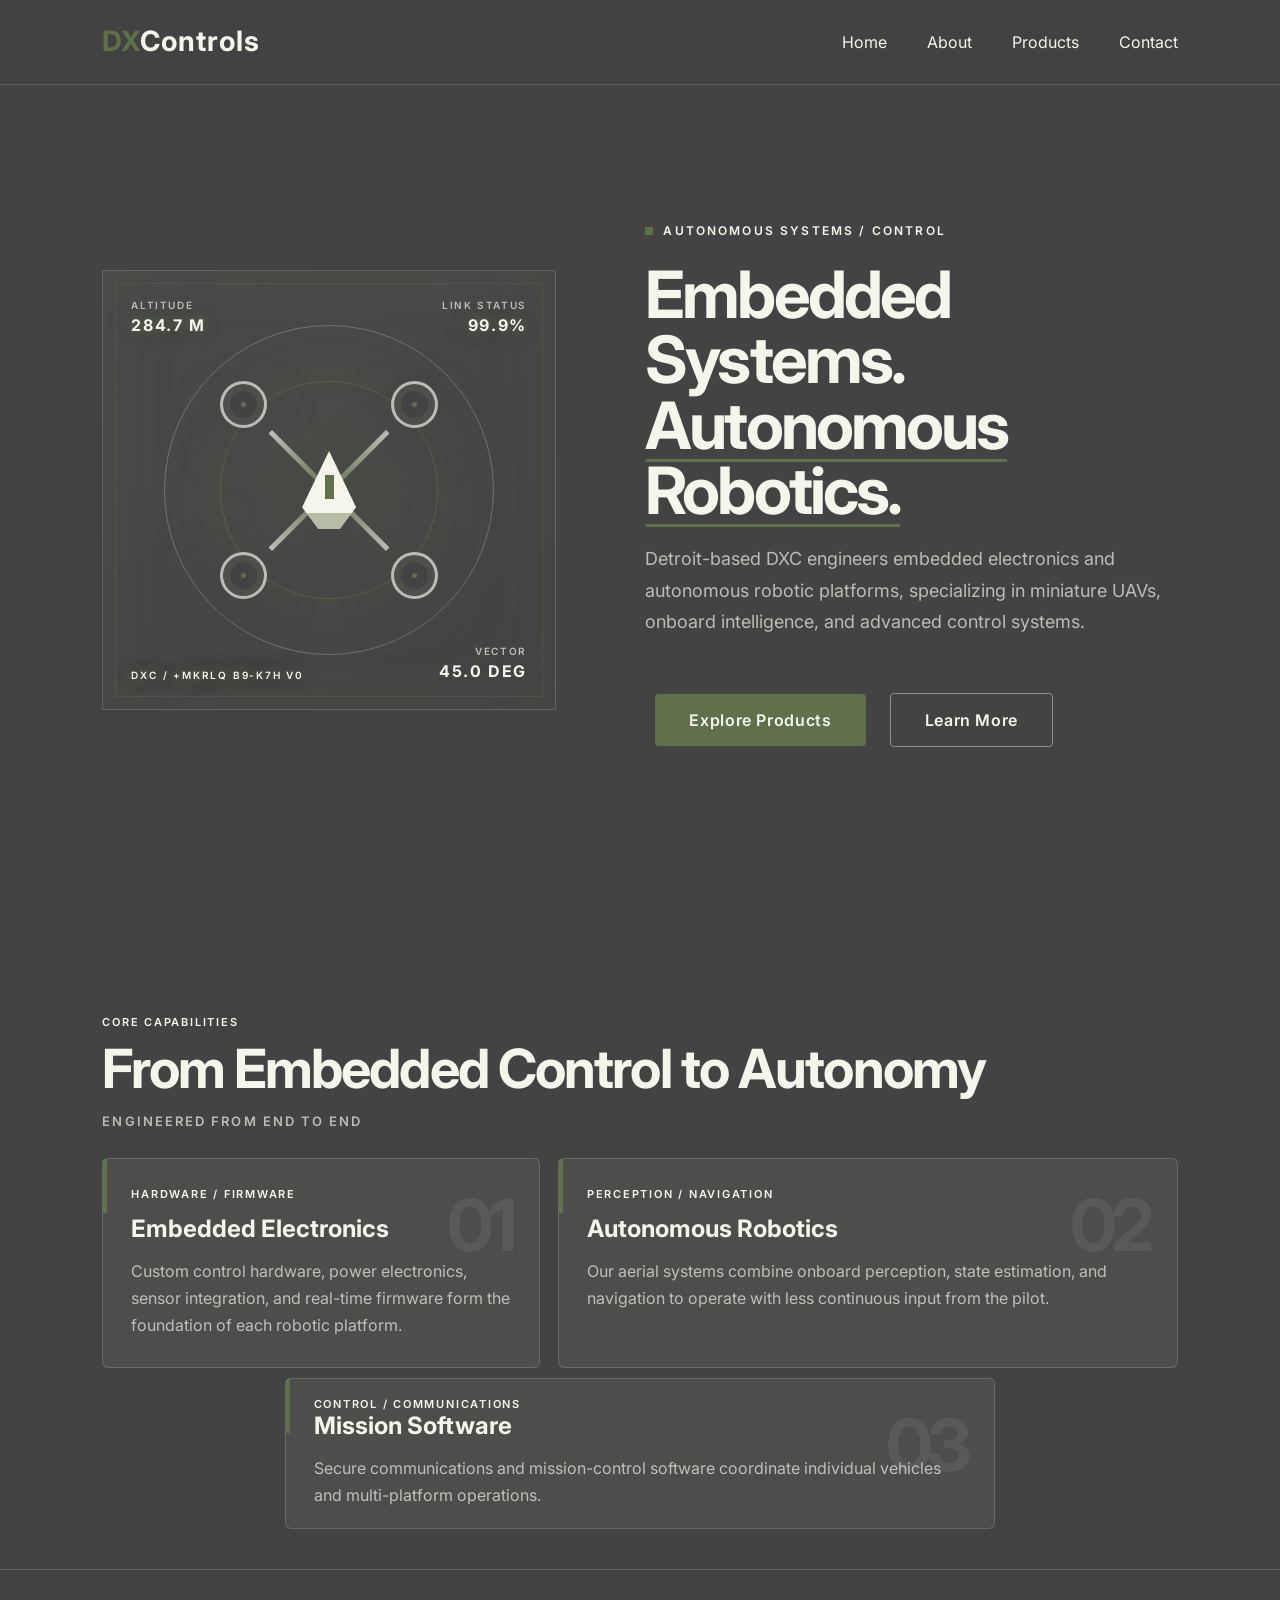
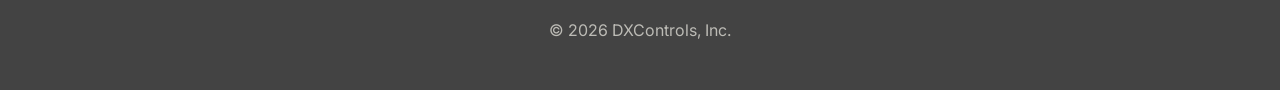
==== commit 4535c0ac: "Fix mobile color rendering" ====
--- a/index.html
+++ b/index.html
@@ -3,6 +3,7 @@
 <head>
 <meta charset="UTF-8">
 <meta name="viewport" content="width=device-width, initial-scale=1.0">
+<meta name="theme-color" content="#434343">
 
 <title>DXControls</title>
 <link rel="icon" type="image/x-icon" href="DXC Favicon.ico">
@@ -16,6 +17,7 @@
 }
 
 :root{
+    color-scheme:dark;
     --brand-green:#5F704B;
     --brand-cream:#F6F5EC;
     --brand-dark:#434343;
@@ -530,6 +532,11 @@
 }
 
 @media(max-width:900px){
+
+.home-page{
+--page-scroll-shade:0 !important;
+--section-scroll-shade:0 !important;
+}
 
 .section-heading{
 grid-template-columns:1fr;
